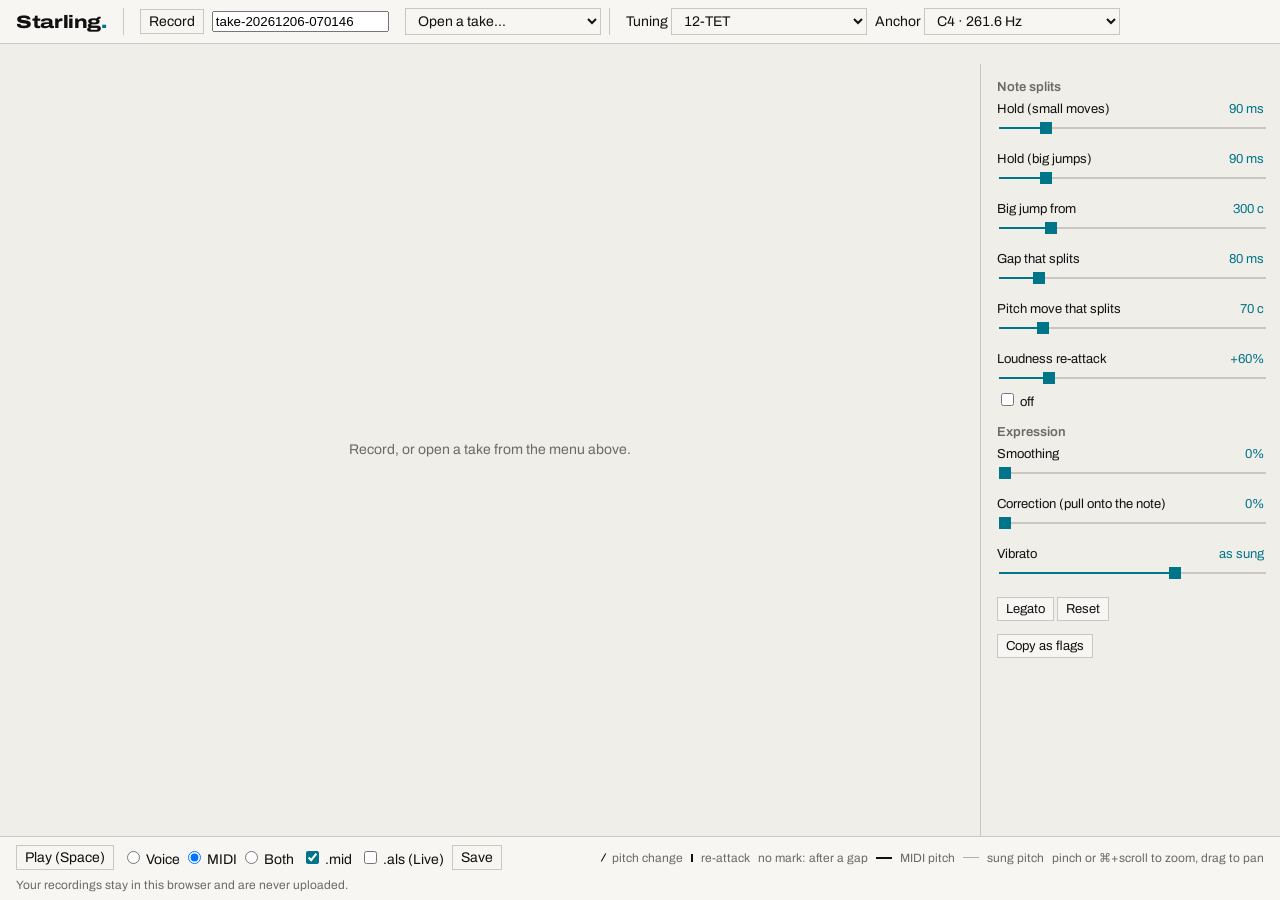
==== index.html @ aeeae028 "Deploy Starling 4704c42: a starling's song as the sample take Co-Authored-By: Claude Opus 5.5 <norep" ====
<!doctype html>
<html lang="en" data-category="transcribe">
  <head>
    <meta charset="utf-8" />
    <meta name="viewport" content="width=device-width, initial-scale=1" />
    <title>Starling studio</title>
    <!-- Favicons: generated and copied here by the showcase's `npm run favicons -- --copy`.
         Outside public/ on purpose: Vite bundles them into both builds (studio and web). -->
    <link rel="icon" href="./assets/favicon-32-CHO36d3g.png" sizes="32x32" type="image/png" />
    <link rel="icon" href="./assets/favicon-B6P8SAkx.svg" type="image/svg+xml" />
    <link rel="apple-touch-icon" href="./assets/apple-touch-icon-BotlRx_U.png" />
    <script>
      // For framing (the showcase site): ?theme=paper|night picks the mode
      // before first paint, otherwise the system scheme applies; ?embed=1
      // drops the page's own wordmark, since the framing page names the tool.
      (function () {
        var q = new URLSearchParams(location.search);
        var t = q.get("theme");
        if (t === "paper" || t === "night") document.documentElement.dataset.theme = t;
        if (q.get("embed") === "1") document.documentElement.classList.add("embed");
      })();
    </script>
    <script type="module" crossorigin src="./assets/main-Cx_bSCDH.js"></script>
    <link rel="modulepreload" crossorigin href="./assets/recorder-Cdp40W9x.js">
    <link rel="stylesheet" crossorigin href="./assets/main-lNOXW6ll.css">
  </head>
  <body>
    <header class="bar">
      <strong class="wordmark">Starling<span class="wordmark-dot">.</span></strong>
      <span class="group" aria-label="Take">
        <button id="record">Record</button>
        <input id="take-name" aria-label="Name for the next recording" />
        <span id="rec-status"></span>
        <select id="takes" aria-label="Open a take"></select>
        <button id="delete-take" hidden title="Delete this take from the browser">Delete</button>
      </span>
      <span class="group" aria-label="Tuning">
        <label>Tuning <select id="tuning"></select></label>
        <input id="scl-file" type="file" accept=".scl" hidden />
        <input id="wav-file" type="file" accept=".wav,audio/wav" hidden />
        <label>Anchor <select id="anchor"></select></label>
        <input id="anchor-custom" type="number" step="0.1" min="1" aria-label="Anchor frequency in Hz" hidden />
        <span id="tuning-error" class="error" role="alert"></span>
      </span>
      <span class="group" aria-label="Status">
        <span id="note-count"></span>
        <button id="fit" hidden title="Show the whole take (double-click the roll, or press 0)">Fit</button>
      </span>
    </header>
    <p id="message" class="message" role="status"></p>
    <main>
      <div class="stage">
        <canvas id="roll"></canvas>
        <div id="empty" class="empty">
          <p>Record, or open a take from the menu above.</p>
        </div>
      </div>
      <aside id="controls"></aside>
    </main>
    <footer class="bar">
      <button id="play">Play (Space)</button>
      <span role="radiogroup" aria-label="Listen to">
        <label><input type="radio" name="listen" value="voice" /> Voice</label>
        <label><input type="radio" name="listen" value="midi" checked /> MIDI</label>
        <label><input type="radio" name="listen" value="both" /> Both</label>
      </span>
      <span class="formats" aria-label="Save as">
        <label><input type="checkbox" name="format" value="mid" /> .mid</label>
        <label><input type="checkbox" name="format" value="als" /> .als (Live)</label>
      </span>
      <button id="save">Save</button>
      <span id="drags"></span>
      <button id="reveal" hidden>Reveal in Finder</button>
      <span id="saved-path"></span>
      <span class="legend" aria-label="Piano roll key">
        <span class="mk slash"></span> pitch change
        <span class="mk tick"></span> re-attack
        <span>no mark: after a gap</span>
        <span class="ln"></span> MIDI pitch
        <span class="ln mut"></span> sung pitch
        <span>pinch or ⌘+scroll to zoom, drag to pan</span>
      </span>
      <span id="privacy" class="fine" hidden>Your recordings stay in this browser and are never uploaded.</span>
    </footer>
  </body>
</html>
---- assets/main-lNOXW6ll.css ----
@font-face{font-family:Archivo;src:url(./Archivo-nA3Ms_VF.woff2) format("woff2");font-weight:400 800;font-stretch:62% 125%;font-display:swap}@font-face{font-family:JetBrains Mono;src:url(./JetBrainsMono-BeqGHA24.woff2) format("woff2");font-weight:100 800;font-display:swap}:root{color-scheme:light dark;--ground: light-dark(#efeee9, #0e0e0e);--ground-2: light-dark(#f7f6f2, #161616);--band: light-dark(#e6e4de, #151515);--line: light-dark(#c9c7bf, #333333);--ink: light-dark(#111111, #f2f2ee);--ink-mut: light-dark(#6b6a64, #8a8a85);--mark: light-dark(#111111, #f2f2ee);--acc: var(--ink);--font-sans: "Archivo", -apple-system, "Helvetica Neue", Helvetica, Arial, sans-serif;--font-mono: "JetBrains Mono", ui-monospace, "SF Mono", Menlo, monospace;--head-stretch: 125%;--head-weight: 800;--head-tracking: -.02em;--space: 8px;--radius: 0;--hairline: 1px solid var(--line)}[data-theme=paper]{color-scheme:light}[data-theme=night]{color-scheme:dark}[data-theme]{background-color:var(--ground);color:var(--ink)}[data-category=transcribe]{--acc: light-dark(#007489, #3df2ff)}[data-category=transform]{--acc: light-dark(#c23900, #ff5a1f)}[data-category=perceive]{--acc: light-dark(#597300, #d7ff1f)}[data-category=workflow]{--acc: light-dark(#cd0f70, #ff2d95)}@supports not (color: light-dark(#000000,#ffffff)){:root,[data-theme]{color-scheme:light}:root{--ground: #efeee9;--ground-2: #f7f6f2;--band: #e6e4de;--line: #c9c7bf;--ink: #111111;--ink-mut: #6b6a64;--mark: #111111}[data-category=transcribe]{--acc: #007489}[data-category=transform]{--acc: #c23900}[data-category=perceive]{--acc: #597300}[data-category=workflow]{--acc: #cd0f70}}*{box-sizing:border-box}body{margin:0;background:var(--ground);color:var(--ink);font-family:var(--font-sans);font-size:14px;font-variant-numeric:tabular-nums;display:grid;grid-template-rows:auto auto 1fr auto;height:100vh}.bar{display:flex;flex-wrap:wrap;gap:var(--space);align-items:center;padding:var(--space) calc(var(--space) * 2);background:var(--ground-2);border-bottom:var(--hairline)}footer.bar{border-top:var(--hairline);border-bottom:0}.embed .wordmark{display:none}.wordmark{font-size:18px;font-weight:800;font-stretch:125%;letter-spacing:-.02em;margin-right:var(--space)}.wordmark-dot{color:var(--acc)}.group{display:inline-flex;flex-wrap:wrap;gap:var(--space);align-items:center;padding-left:calc(var(--space) * 2);border-left:var(--hairline)}header select{width:14em}main{display:grid;grid-template-columns:1fr 300px;min-height:0}.stage{position:relative;min-height:0}#roll{width:100%;height:100%;display:block}.empty{position:absolute;inset:0;display:flex;gap:var(--space);align-items:center;justify-content:center;color:var(--ink-mut)}.empty[hidden]{display:none}.empty p{margin:0}.fine{font-size:12px;color:var(--ink-mut)}#controls{padding:calc(var(--space) * 2);border-left:var(--hairline);overflow:auto;font-size:13px}#controls label{display:grid;grid-template-columns:1fr auto;gap:calc(var(--space) / 2);margin-bottom:calc(var(--space) * 2)}#controls label>span{color:var(--acc)}#controls label>span.plain{color:var(--ink)}#controls code{font-family:var(--font-mono);font-size:12px;word-break:break-all}button,select,input[type=text],input[type=number]{font:inherit;color:var(--ink);background:var(--ground-2);border:var(--hairline);border-radius:var(--radius);padding:calc(var(--space) / 2) var(--space)}button{cursor:pointer}button:hover{background:var(--band)}button:disabled{opacity:.5;cursor:default}:focus-visible{outline:1px solid var(--acc);outline-offset:1px}input[type=checkbox]{accent-color:var(--acc)}input[type=range]{grid-column:1 / -1;width:100%;appearance:none;-webkit-appearance:none;height:12px;background:transparent;cursor:pointer}input[type=range]::-webkit-slider-runnable-track{height:2px;background:linear-gradient(to right,var(--acc) var(--fill, 0%),var(--line) var(--fill, 0%))}input[type=range]::-moz-range-track{height:2px;background:linear-gradient(to right,var(--acc) var(--fill, 0%),var(--line) var(--fill, 0%))}input[type=range]::-webkit-slider-thumb{-webkit-appearance:none;width:12px;height:12px;margin-top:-5px;background:var(--acc);border:0;border-radius:0}input[type=range]::-moz-range-thumb{width:12px;height:12px;background:var(--acc);border:0;border-radius:0}input[type=range]:disabled{opacity:.4}.error{color:var(--ink);font-weight:600}#controls h3{font-size:13px;font-weight:600;margin:calc(var(--space) * 2) 0 var(--space);color:var(--ink-mut)}#controls h3:first-child{margin-top:0}.legend{display:inline-flex;flex-wrap:wrap;gap:var(--space);align-items:center;margin-left:auto;color:var(--ink-mut);font-size:12px}.legend .mk,.legend .ln{display:inline-block}.legend .mk.tick{width:2px;height:8px;background:var(--ink)}.legend .mk.slash{width:1px;height:9px;background:var(--ink);transform:rotate(30deg)}.legend .ln{width:16px;border-top:2px solid var(--ink)}.legend .ln.mut{border-top:1.5px solid var(--ink-mut);opacity:.5}.message{margin:0;padding:0 calc(var(--space) * 2);color:var(--ink-mut);min-height:1.4em}.drag{padding:calc(var(--space) / 2) var(--space);border:1px dashed var(--line);color:var(--ink-mut)}.drag[draggable=true]{color:var(--ink);border-color:var(--acc);cursor:grab}#drags{display:inline-flex;gap:calc(var(--space) / 2);flex-wrap:wrap}.formats{display:inline-flex;gap:var(--space)}@media(max-width:700px){main{grid-template-columns:1fr}#controls{border-left:0}}
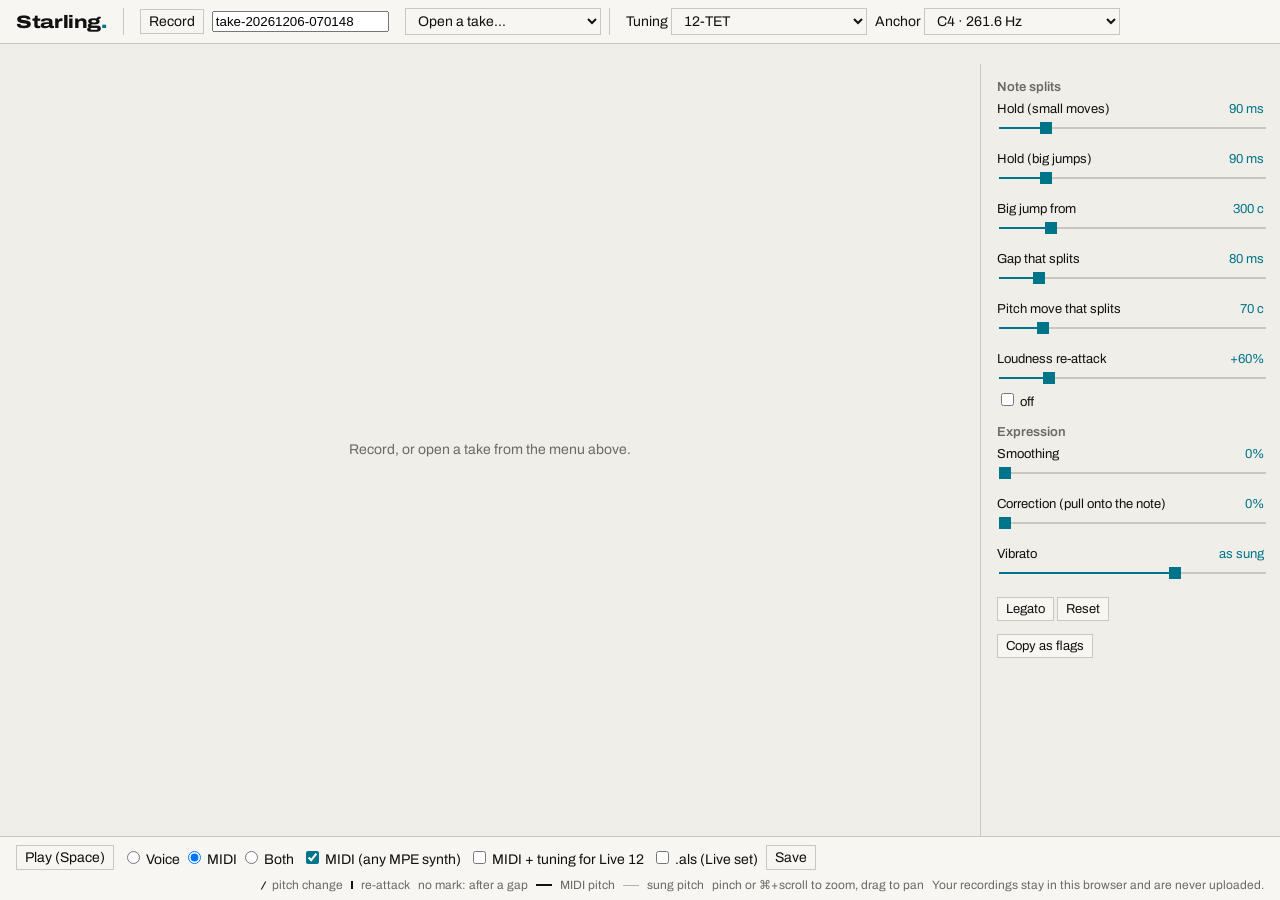
==== commit c3c4eeec: "Deploy Starling 4f0be17: MPE and Live 12 tuning export Co-Authored-By: Claude Opus 5.5 <noreply@anth" ====
--- a/index.html
+++ b/index.html
@@ -20,9 +20,9 @@
         if (q.get("embed") === "1") document.documentElement.classList.add("embed");
       })();
     </script>
-    <script type="module" crossorigin src="./assets/main-Cx_bSCDH.js"></script>
-    <link rel="modulepreload" crossorigin href="./assets/recorder-Cdp40W9x.js">
-    <link rel="stylesheet" crossorigin href="./assets/main-lNOXW6ll.css">
+    <script type="module" crossorigin src="./assets/main-qtsKmrrA.js"></script>
+    <link rel="modulepreload" crossorigin href="./assets/recorder-4W9O3E7L.js">
+    <link rel="stylesheet" crossorigin href="./assets/main-CwNv3mh9.css">
   </head>
   <body>
     <header class="bar">
@@ -65,10 +65,12 @@
         <label><input type="radio" name="listen" value="both" /> Both</label>
       </span>
       <span class="formats" aria-label="Save as">
-        <label><input type="checkbox" name="format" value="mid" /> .mid</label>
-        <label><input type="checkbox" name="format" value="als" /> .als (Live)</label>
+        <label title="MPE: each note on its own channel, glides and tuning as pitch bend (±48)"><input type="checkbox" name="format" value="mid" /> MIDI (any MPE synth)</label>
+        <label title="A .mid whose notes are the tuning's steps, and the tuning as an .ascl file"><input type="checkbox" name="format" value="live" /> MIDI + tuning for Live 12</label>
+        <label><input type="checkbox" name="format" value="als" /> .als (Live set)</label>
       </span>
       <button id="save">Save</button>
+      <span id="live-hint" class="fine" hidden>Load the tuning file in Live's Tuning section, then drag the MIDI in.</span>
       <span id="drags"></span>
       <button id="reveal" hidden>Reveal in Finder</button>
       <span id="saved-path"></span>
--- a/assets/main-CwNv3mh9.css
+++ b/assets/main-CwNv3mh9.css
@@ -0,0 +1 @@
+@font-face{font-family:Archivo;src:url(./Archivo-nA3Ms_VF.woff2) format("woff2");font-weight:400 800;font-stretch:62% 125%;font-display:swap}@font-face{font-family:JetBrains Mono;src:url(./JetBrainsMono-BeqGHA24.woff2) format("woff2");font-weight:100 800;font-display:swap}:root{color-scheme:light dark;--ground: light-dark(#efeee9, #0e0e0e);--ground-2: light-dark(#f7f6f2, #161616);--band: light-dark(#e6e4de, #151515);--line: light-dark(#c9c7bf, #333333);--ink: light-dark(#111111, #f2f2ee);--ink-mut: light-dark(#6b6a64, #8a8a85);--mark: light-dark(#111111, #f2f2ee);--acc: var(--ink);--font-sans: "Archivo", -apple-system, "Helvetica Neue", Helvetica, Arial, sans-serif;--font-mono: "JetBrains Mono", ui-monospace, "SF Mono", Menlo, monospace;--head-stretch: 125%;--head-weight: 800;--head-tracking: -.02em;--space: 8px;--radius: 0;--hairline: 1px solid var(--line)}[data-theme=paper]{color-scheme:light}[data-theme=night]{color-scheme:dark}[data-theme]{background-color:var(--ground);color:var(--ink)}[data-category=transcribe]{--acc: light-dark(#007489, #3df2ff)}[data-category=transform]{--acc: light-dark(#c23900, #ff5a1f)}[data-category=perceive]{--acc: light-dark(#597300, #d7ff1f)}[data-category=workflow]{--acc: light-dark(#cd0f70, #ff2d95)}@supports not (color: light-dark(#000000,#ffffff)){:root,[data-theme]{color-scheme:light}:root{--ground: #efeee9;--ground-2: #f7f6f2;--band: #e6e4de;--line: #c9c7bf;--ink: #111111;--ink-mut: #6b6a64;--mark: #111111}[data-category=transcribe]{--acc: #007489}[data-category=transform]{--acc: #c23900}[data-category=perceive]{--acc: #597300}[data-category=workflow]{--acc: #cd0f70}}*{box-sizing:border-box}body{margin:0;background:var(--ground);color:var(--ink);font-family:var(--font-sans);font-size:14px;font-variant-numeric:tabular-nums;display:grid;grid-template-rows:auto auto 1fr auto;height:100vh}.bar{display:flex;flex-wrap:wrap;gap:var(--space);align-items:center;padding:var(--space) calc(var(--space) * 2);background:var(--ground-2);border-bottom:var(--hairline)}footer.bar{border-top:var(--hairline);border-bottom:0}.embed .wordmark{display:none}.wordmark{font-size:18px;font-weight:800;font-stretch:125%;letter-spacing:-.02em;margin-right:var(--space)}.wordmark-dot{color:var(--acc)}.group{display:inline-flex;flex-wrap:wrap;gap:var(--space);align-items:center;padding-left:calc(var(--space) * 2);border-left:var(--hairline)}header select{width:14em}main{display:grid;grid-template-columns:1fr 300px;min-height:0}.stage{position:relative;min-height:0}#roll{width:100%;height:100%;display:block}.empty{position:absolute;inset:0;display:flex;gap:var(--space);align-items:center;justify-content:center;color:var(--ink-mut)}.empty[hidden]{display:none}.empty p{margin:0}.fine{font-size:12px;color:var(--ink-mut)}#controls{padding:calc(var(--space) * 2);border-left:var(--hairline);overflow:auto;font-size:13px}#controls label{display:grid;grid-template-columns:1fr auto;gap:calc(var(--space) / 2);margin-bottom:calc(var(--space) * 2)}#controls label>span{color:var(--acc)}#controls label>span.plain{color:var(--ink)}#controls code{font-family:var(--font-mono);font-size:12px;word-break:break-all}button,select,input[type=text],input[type=number]{font:inherit;color:var(--ink);background:var(--ground-2);border:var(--hairline);border-radius:var(--radius);padding:calc(var(--space) / 2) var(--space)}button{cursor:pointer}button:hover{background:var(--band)}button:disabled{opacity:.5;cursor:default}:focus-visible{outline:1px solid var(--acc);outline-offset:1px}input[type=checkbox]{accent-color:var(--acc)}input[type=range]{grid-column:1 / -1;width:100%;appearance:none;-webkit-appearance:none;height:12px;background:transparent;cursor:pointer}input[type=range]::-webkit-slider-runnable-track{height:2px;background:linear-gradient(to right,var(--acc) var(--fill, 0%),var(--line) var(--fill, 0%))}input[type=range]::-moz-range-track{height:2px;background:linear-gradient(to right,var(--acc) var(--fill, 0%),var(--line) var(--fill, 0%))}input[type=range]::-webkit-slider-thumb{-webkit-appearance:none;width:12px;height:12px;margin-top:-5px;background:var(--acc);border:0;border-radius:0}input[type=range]::-moz-range-thumb{width:12px;height:12px;background:var(--acc);border:0;border-radius:0}input[type=range]:disabled{opacity:.4}.error{color:var(--ink);font-weight:600}#controls h3{font-size:13px;font-weight:600;margin:calc(var(--space) * 2) 0 var(--space);color:var(--ink-mut)}#controls h3:first-child{margin-top:0}.legend{display:inline-flex;flex-wrap:wrap;gap:var(--space);align-items:center;margin-left:auto;color:var(--ink-mut);font-size:12px}.legend .mk,.legend .ln{display:inline-block}.legend .mk.tick{width:2px;height:8px;background:var(--ink)}.legend .mk.slash{width:1px;height:9px;background:var(--ink);transform:rotate(30deg)}.legend .ln{width:16px;border-top:2px solid var(--ink)}.legend .ln.mut{border-top:1.5px solid var(--ink-mut);opacity:.5}.message{margin:0;padding:0 calc(var(--space) * 2);color:var(--ink-mut);min-height:1.4em}.drag{padding:calc(var(--space) / 2) var(--space);border:1px dashed var(--line);color:var(--ink-mut)}.drag[draggable=true]{color:var(--ink);border-color:var(--acc);cursor:grab}#drags{display:inline-flex;gap:calc(var(--space) / 2);flex-wrap:wrap}.formats{display:inline-flex;flex-wrap:wrap;gap:var(--space)}@media(max-width:700px){main{grid-template-columns:1fr}#controls{border-left:0}}
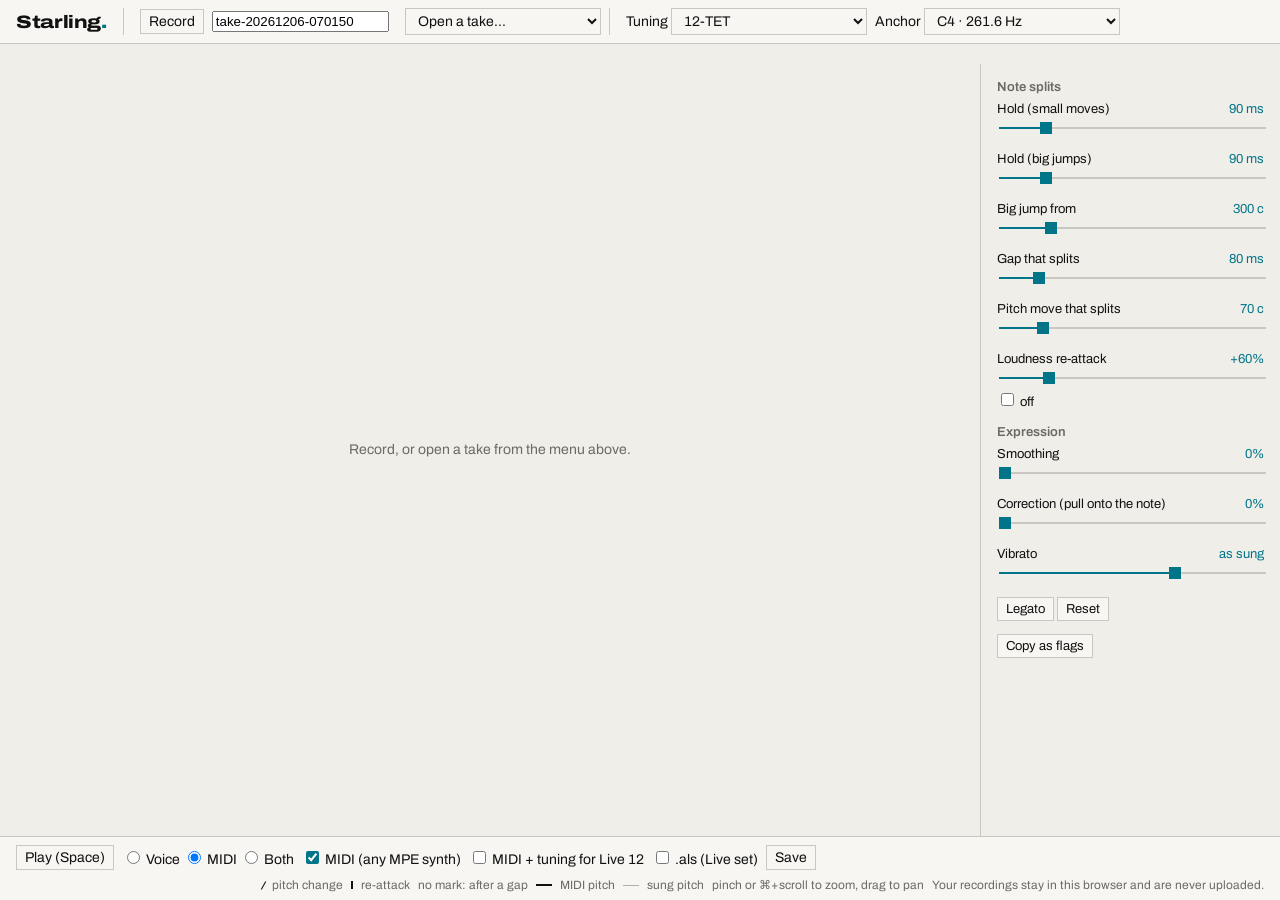
==== commit 62aa11a6: "Deploy Starling 894f94c: the .als carries the tuning Co-Authored-By: Claude Opus 5.5 <noreply@anthro" ====
--- a/index.html
+++ b/index.html
@@ -20,8 +20,8 @@
         if (q.get("embed") === "1") document.documentElement.classList.add("embed");
       })();
     </script>
-    <script type="module" crossorigin src="./assets/main-qtsKmrrA.js"></script>
-    <link rel="modulepreload" crossorigin href="./assets/recorder-4W9O3E7L.js">
+    <script type="module" crossorigin src="./assets/main-D56cT1Ax.js"></script>
+    <link rel="modulepreload" crossorigin href="./assets/recorder-Blp5o37L.js">
     <link rel="stylesheet" crossorigin href="./assets/main-CwNv3mh9.css">
   </head>
   <body>
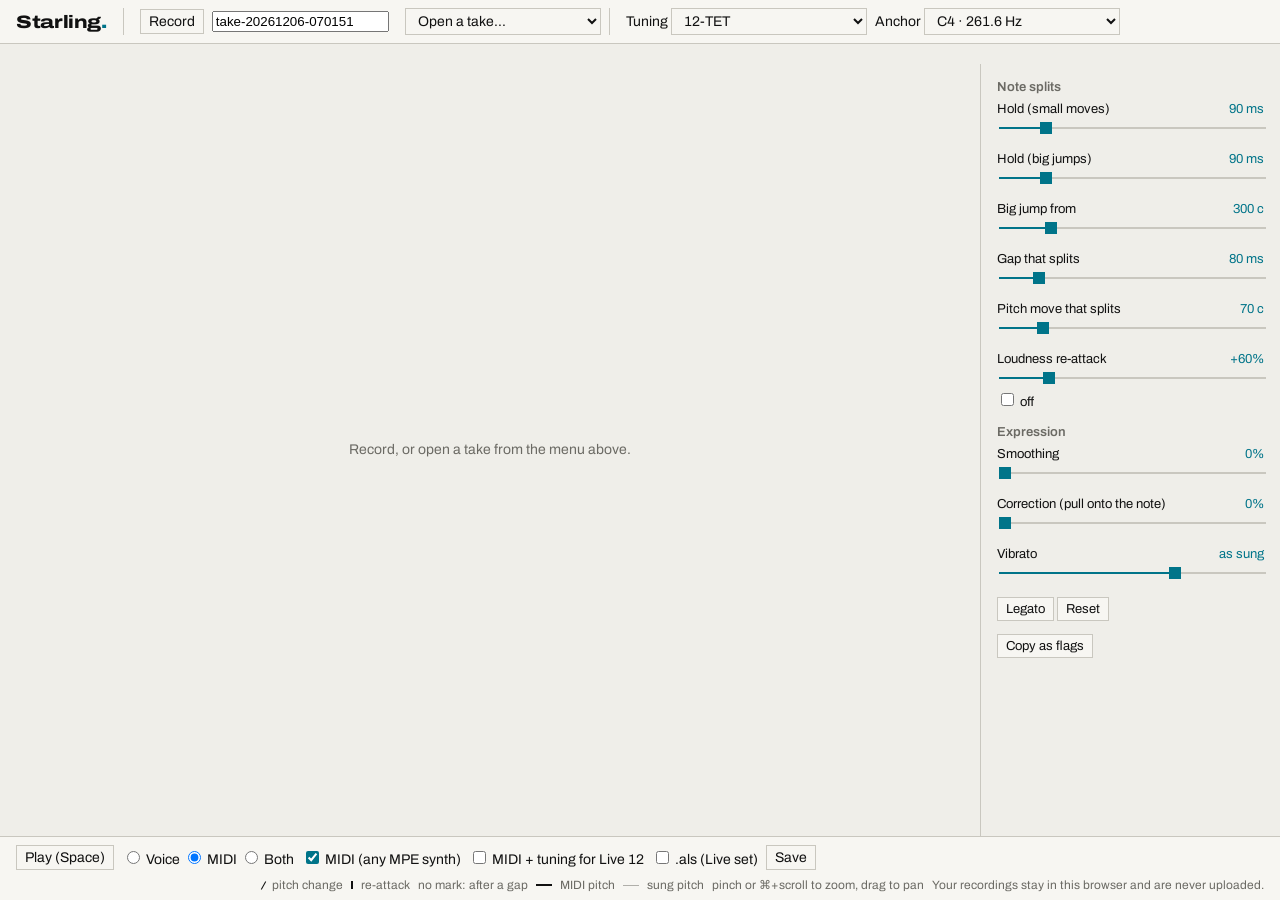
==== commit 5e9f2ad7: "Deploy Starling 6a72033: the tuning in the export file names Co-Authored-By: Claude Opus 5.5 <norepl" ====
--- a/index.html
+++ b/index.html
@@ -20,8 +20,8 @@
         if (q.get("embed") === "1") document.documentElement.classList.add("embed");
       })();
     </script>
-    <script type="module" crossorigin src="./assets/main-D56cT1Ax.js"></script>
-    <link rel="modulepreload" crossorigin href="./assets/recorder-Blp5o37L.js">
+    <script type="module" crossorigin src="./assets/main-BFxijU-P.js"></script>
+    <link rel="modulepreload" crossorigin href="./assets/recorder-DeoeCE07.js">
     <link rel="stylesheet" crossorigin href="./assets/main-CwNv3mh9.css">
   </head>
   <body>
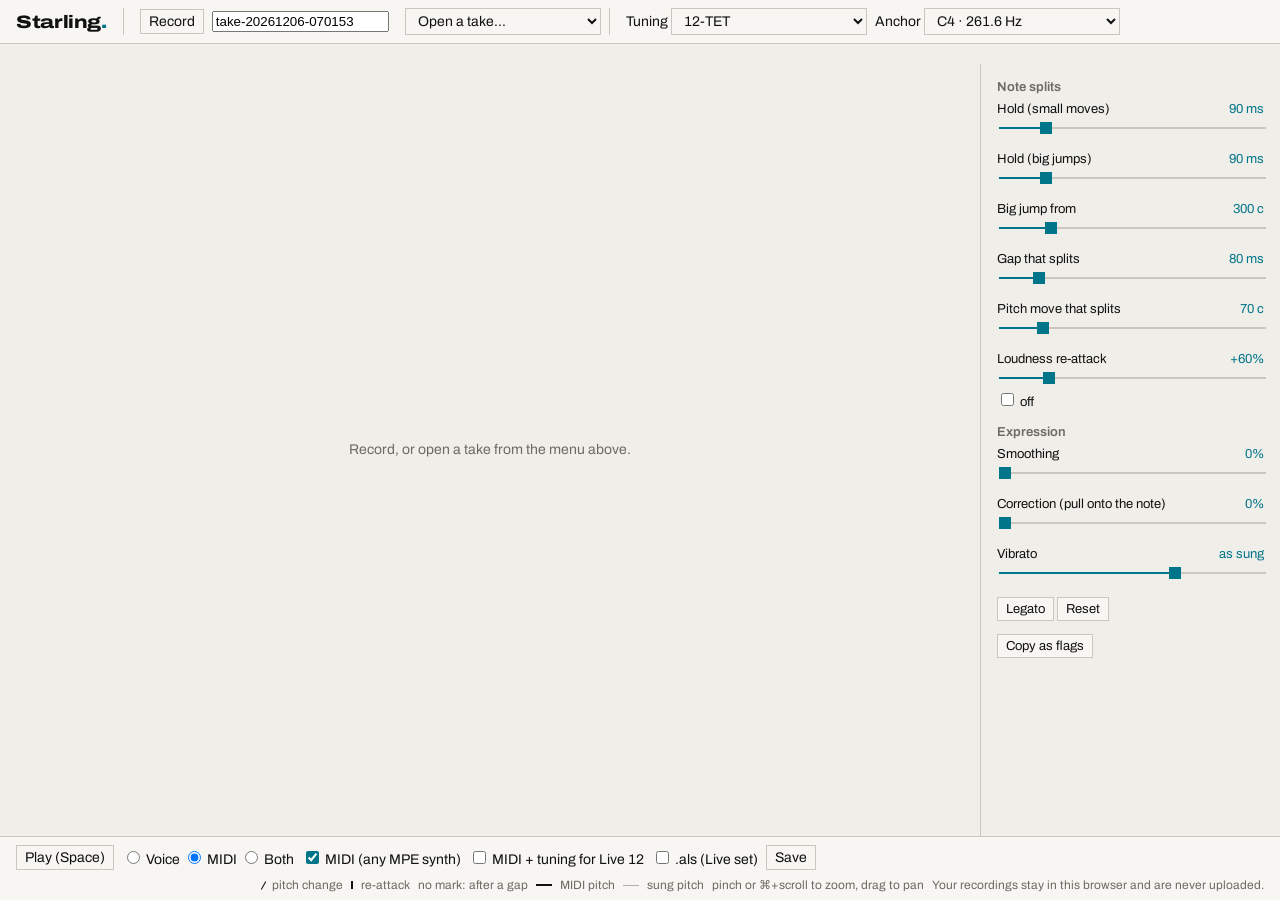
==== commit 7751a5bc: "Deploy voxmpe 22144de" ====
--- a/index.html
+++ b/index.html
@@ -20,8 +20,8 @@
         if (q.get("embed") === "1") document.documentElement.classList.add("embed");
       })();
     </script>
-    <script type="module" crossorigin src="./assets/main-BFxijU-P.js"></script>
-    <link rel="modulepreload" crossorigin href="./assets/recorder-DeoeCE07.js">
+    <script type="module" crossorigin src="./assets/main-DHByyoyt.js"></script>
+    <link rel="modulepreload" crossorigin href="./assets/recorder-C43KJ9kq.js">
     <link rel="stylesheet" crossorigin href="./assets/main-CwNv3mh9.css">
   </head>
   <body>
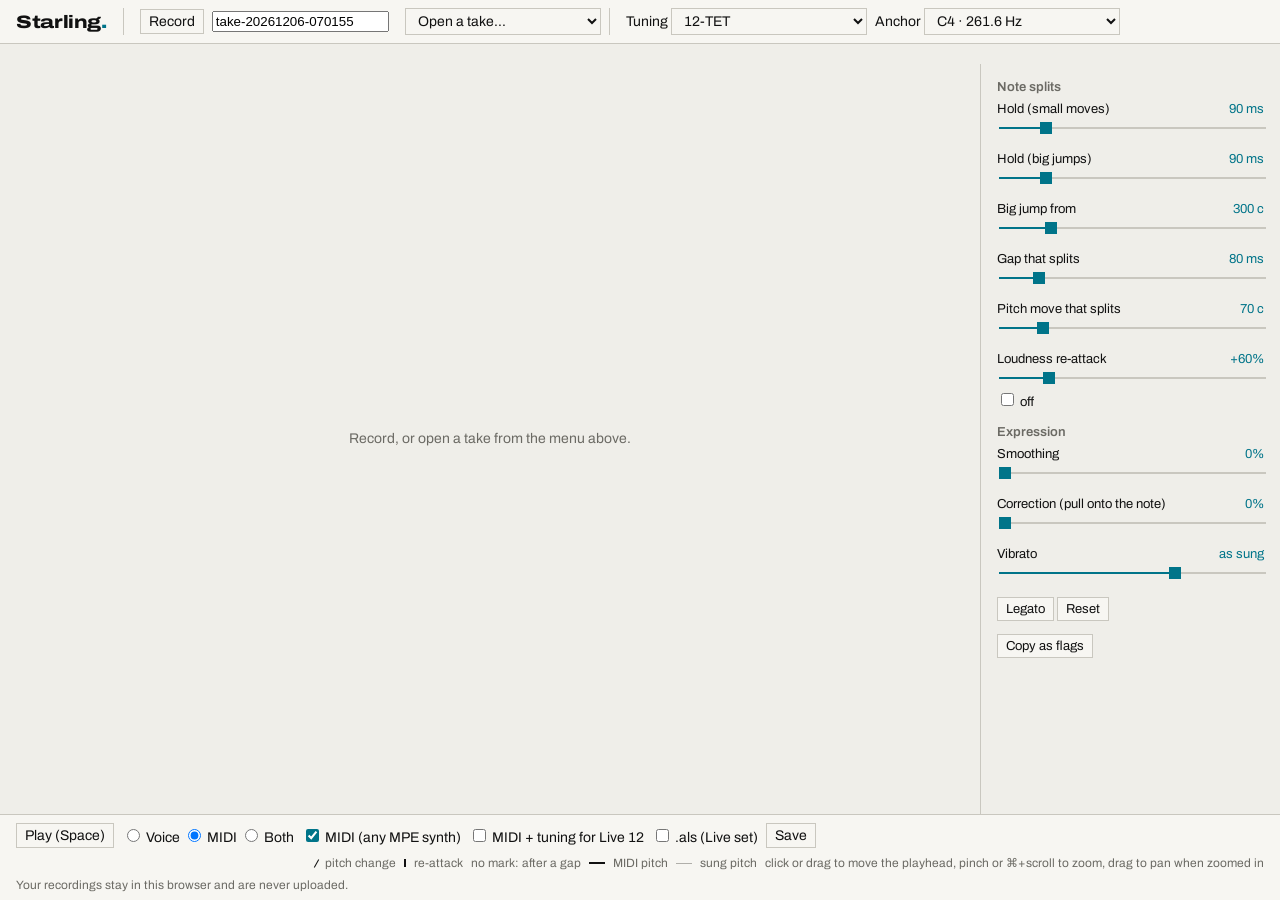
==== commit 74150b8e: "Deploy voxmpe 38d31e2" ====
--- a/index.html
+++ b/index.html
@@ -20,9 +20,9 @@
         if (q.get("embed") === "1") document.documentElement.classList.add("embed");
       })();
     </script>
-    <script type="module" crossorigin src="./assets/main-DHByyoyt.js"></script>
-    <link rel="modulepreload" crossorigin href="./assets/recorder-C43KJ9kq.js">
-    <link rel="stylesheet" crossorigin href="./assets/main-CwNv3mh9.css">
+    <script type="module" crossorigin src="./assets/main-2WBIKQ7R.js"></script>
+    <link rel="modulepreload" crossorigin href="./assets/recorder-C9v_fRaQ.js">
+    <link rel="stylesheet" crossorigin href="./assets/main-uftjeibg.css">
   </head>
   <body>
     <header class="bar">
@@ -80,7 +80,7 @@
         <span>no mark: after a gap</span>
         <span class="ln"></span> MIDI pitch
         <span class="ln mut"></span> sung pitch
-        <span>pinch or ⌘+scroll to zoom, drag to pan</span>
+        <span>click or drag to move the playhead, pinch or ⌘+scroll to zoom, drag to pan when zoomed in</span>
       </span>
       <span id="privacy" class="fine" hidden>Your recordings stay in this browser and are never uploaded.</span>
     </footer>
--- a/assets/main-uftjeibg.css
+++ b/assets/main-uftjeibg.css
@@ -0,0 +1 @@
+@font-face{font-family:Archivo;src:url(./Archivo-nA3Ms_VF.woff2) format("woff2");font-weight:400 800;font-stretch:62% 125%;font-display:swap}@font-face{font-family:JetBrains Mono;src:url(./JetBrainsMono-BeqGHA24.woff2) format("woff2");font-weight:100 800;font-display:swap}:root{color-scheme:light dark;--ground: light-dark(#efeee9, #0e0e0e);--ground-2: light-dark(#f7f6f2, #161616);--band: light-dark(#e6e4de, #151515);--line: light-dark(#c9c7bf, #333333);--ink: light-dark(#111111, #f2f2ee);--ink-mut: light-dark(#6b6a64, #8a8a85);--mark: light-dark(#111111, #f2f2ee);--acc: var(--ink);--font-sans: "Archivo", -apple-system, "Helvetica Neue", Helvetica, Arial, sans-serif;--font-mono: "JetBrains Mono", ui-monospace, "SF Mono", Menlo, monospace;--head-stretch: 125%;--head-weight: 800;--head-tracking: -.02em;--space: 8px;--radius: 0;--hairline: 1px solid var(--line)}[data-theme=paper]{color-scheme:light}[data-theme=night]{color-scheme:dark}[data-theme]{background-color:var(--ground);color:var(--ink)}[data-category=transcribe]{--acc: light-dark(#007489, #3df2ff)}[data-category=transform]{--acc: light-dark(#c23900, #ff5a1f)}[data-category=perceive]{--acc: light-dark(#597300, #d7ff1f)}[data-category=workflow]{--acc: light-dark(#cd0f70, #ff2d95)}@supports not (color: light-dark(#000000,#ffffff)){:root,[data-theme]{color-scheme:light}:root{--ground: #efeee9;--ground-2: #f7f6f2;--band: #e6e4de;--line: #c9c7bf;--ink: #111111;--ink-mut: #6b6a64;--mark: #111111}[data-category=transcribe]{--acc: #007489}[data-category=transform]{--acc: #c23900}[data-category=perceive]{--acc: #597300}[data-category=workflow]{--acc: #cd0f70}}.seekable{cursor:pointer;touch-action:pan-y;user-select:none;-webkit-user-select:none}.seekable.seeking{cursor:ew-resize}.playhead{position:absolute;top:0;bottom:0;width:1px;background:var(--acc);cursor:ew-resize}.playhead:before{content:"";position:absolute;inset:0 -6px}*{box-sizing:border-box}body{margin:0;background:var(--ground);color:var(--ink);font-family:var(--font-sans);font-size:14px;font-variant-numeric:tabular-nums;display:grid;grid-template-rows:auto auto 1fr auto;height:100vh}.bar{display:flex;flex-wrap:wrap;gap:var(--space);align-items:center;padding:var(--space) calc(var(--space) * 2);background:var(--ground-2);border-bottom:var(--hairline)}footer.bar{border-top:var(--hairline);border-bottom:0}.embed .wordmark{display:none}.wordmark{font-size:18px;font-weight:800;font-stretch:125%;letter-spacing:-.02em;margin-right:var(--space)}.wordmark-dot{color:var(--acc)}.group{display:inline-flex;flex-wrap:wrap;gap:var(--space);align-items:center;padding-left:calc(var(--space) * 2);border-left:var(--hairline)}header select{width:14em}main{display:grid;grid-template-columns:1fr 300px;min-height:0}.stage{position:relative;min-height:0}#roll{width:100%;height:100%;display:block}.empty{position:absolute;inset:0;display:flex;gap:var(--space);align-items:center;justify-content:center;color:var(--ink-mut)}.empty[hidden]{display:none}.empty p{margin:0}.fine{font-size:12px;color:var(--ink-mut)}#controls{padding:calc(var(--space) * 2);border-left:var(--hairline);overflow:auto;font-size:13px}#controls label{display:grid;grid-template-columns:1fr auto;gap:calc(var(--space) / 2);margin-bottom:calc(var(--space) * 2)}#controls label>span{color:var(--acc)}#controls label>span.plain{color:var(--ink)}#controls code{font-family:var(--font-mono);font-size:12px;word-break:break-all}button,select,input[type=text],input[type=number]{font:inherit;color:var(--ink);background:var(--ground-2);border:var(--hairline);border-radius:var(--radius);padding:calc(var(--space) / 2) var(--space)}button{cursor:pointer}button:hover{background:var(--band)}button:disabled{opacity:.5;cursor:default}:focus-visible{outline:1px solid var(--acc);outline-offset:1px}input[type=checkbox]{accent-color:var(--acc)}input[type=range]{grid-column:1 / -1;width:100%;appearance:none;-webkit-appearance:none;height:12px;background:transparent;cursor:pointer}input[type=range]::-webkit-slider-runnable-track{height:2px;background:linear-gradient(to right,var(--acc) var(--fill, 0%),var(--line) var(--fill, 0%))}input[type=range]::-moz-range-track{height:2px;background:linear-gradient(to right,var(--acc) var(--fill, 0%),var(--line) var(--fill, 0%))}input[type=range]::-webkit-slider-thumb{-webkit-appearance:none;width:12px;height:12px;margin-top:-5px;background:var(--acc);border:0;border-radius:0}input[type=range]::-moz-range-thumb{width:12px;height:12px;background:var(--acc);border:0;border-radius:0}input[type=range]:disabled{opacity:.4}.error{color:var(--ink);font-weight:600}#controls h3{font-size:13px;font-weight:600;margin:calc(var(--space) * 2) 0 var(--space);color:var(--ink-mut)}#controls h3:first-child{margin-top:0}.legend{display:inline-flex;flex-wrap:wrap;gap:var(--space);align-items:center;margin-left:auto;color:var(--ink-mut);font-size:12px}.legend .mk,.legend .ln{display:inline-block}.legend .mk.tick{width:2px;height:8px;background:var(--ink)}.legend .mk.slash{width:1px;height:9px;background:var(--ink);transform:rotate(30deg)}.legend .ln{width:16px;border-top:2px solid var(--ink)}.legend .ln.mut{border-top:1.5px solid var(--ink-mut);opacity:.5}.message{margin:0;padding:0 calc(var(--space) * 2);color:var(--ink-mut);min-height:1.4em}.drag{padding:calc(var(--space) / 2) var(--space);border:1px dashed var(--line);color:var(--ink-mut)}.drag[draggable=true]{color:var(--ink);border-color:var(--acc);cursor:grab}#drags{display:inline-flex;gap:calc(var(--space) / 2);flex-wrap:wrap}.formats{display:inline-flex;flex-wrap:wrap;gap:var(--space)}@media(max-width:700px){main{grid-template-columns:1fr}#controls{border-left:0}}
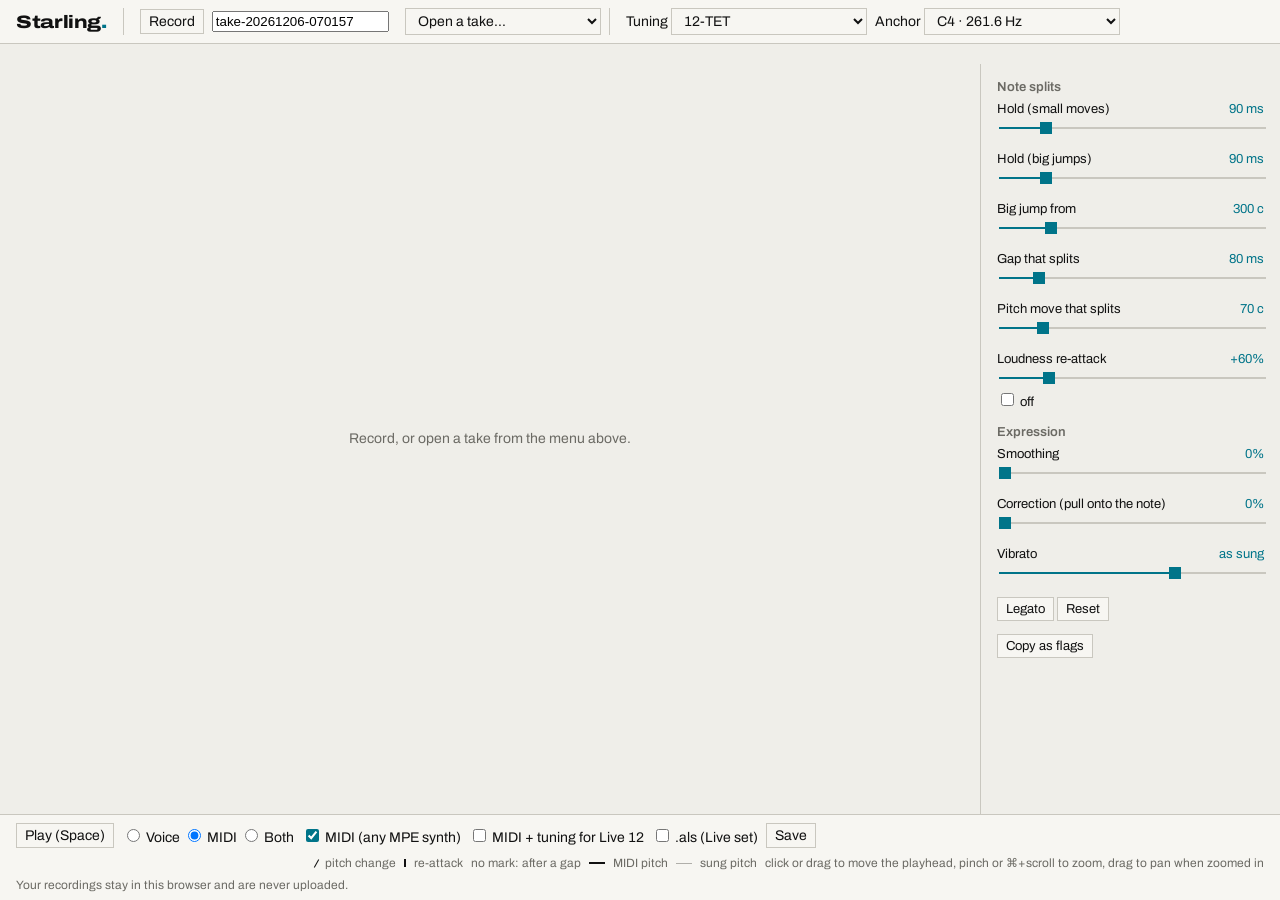
==== commit 09449893: "Deploy voxmpe a0bbeef" ====
--- a/index.html
+++ b/index.html
@@ -20,8 +20,8 @@
         if (q.get("embed") === "1") document.documentElement.classList.add("embed");
       })();
     </script>
-    <script type="module" crossorigin src="./assets/main-2WBIKQ7R.js"></script>
-    <link rel="modulepreload" crossorigin href="./assets/recorder-C9v_fRaQ.js">
+    <script type="module" crossorigin src="./assets/main-Bdy23Zux.js"></script>
+    <link rel="modulepreload" crossorigin href="./assets/recorder-CfAJe8YM.js">
     <link rel="stylesheet" crossorigin href="./assets/main-uftjeibg.css">
   </head>
   <body>
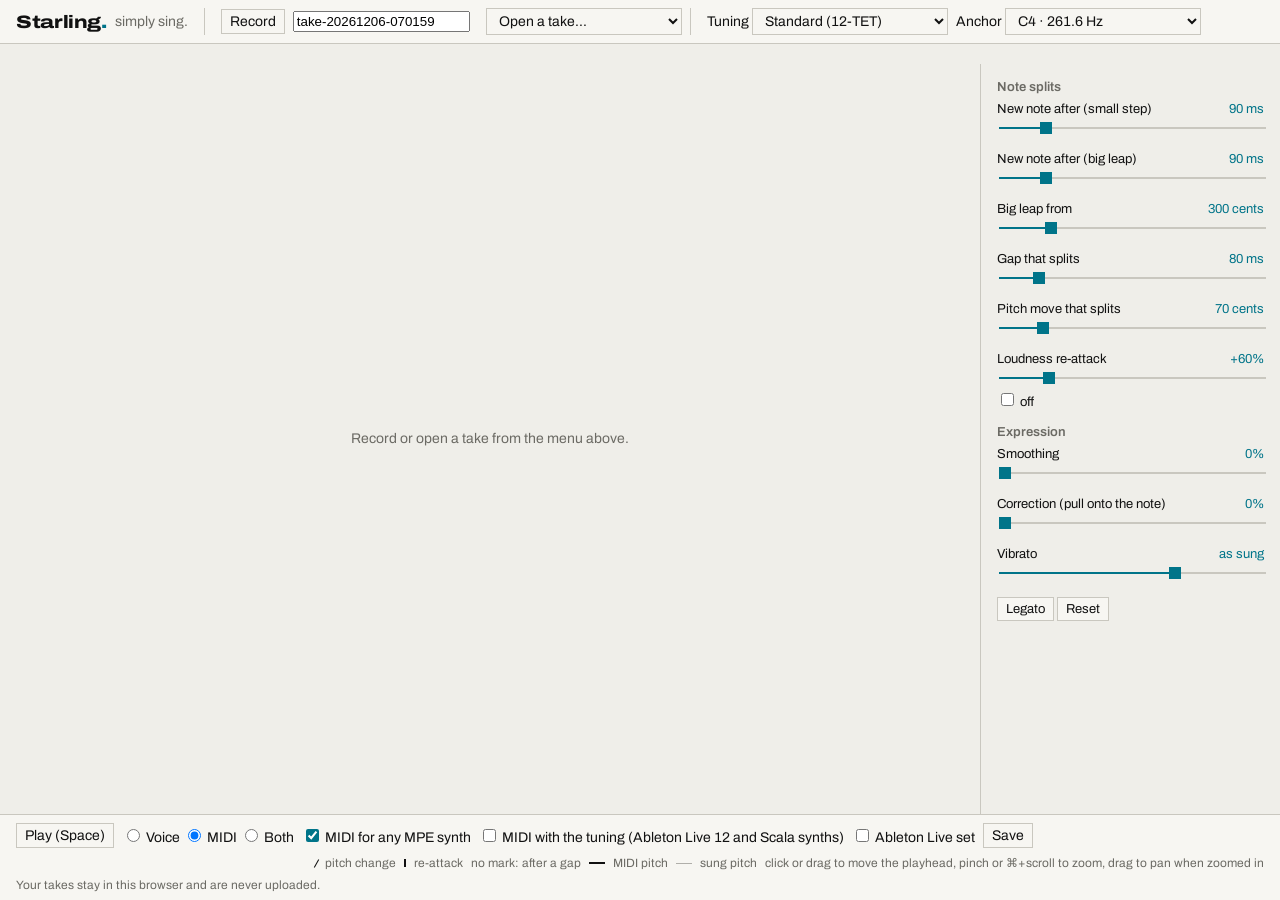
==== commit dd71089d: "Deploy voxmpe 52d1abf" ====
--- a/index.html
+++ b/index.html
@@ -20,16 +20,17 @@
         if (q.get("embed") === "1") document.documentElement.classList.add("embed");
       })();
     </script>
-    <script type="module" crossorigin src="./assets/main-Bdy23Zux.js"></script>
+    <script type="module" crossorigin src="./assets/main-CRFW1rs0.js"></script>
     <link rel="modulepreload" crossorigin href="./assets/recorder-CfAJe8YM.js">
-    <link rel="stylesheet" crossorigin href="./assets/main-uftjeibg.css">
+    <link rel="stylesheet" crossorigin href="./assets/main-Bp2E4AzV.css">
   </head>
   <body>
     <header class="bar">
       <strong class="wordmark">Starling<span class="wordmark-dot">.</span></strong>
+      <span class="tagline">simply sing.</span>
       <span class="group" aria-label="Take">
         <button id="record">Record</button>
-        <input id="take-name" aria-label="Name for the next recording" />
+        <input id="take-name" aria-label="Name for the next take" />
         <span id="rec-status"></span>
         <select id="takes" aria-label="Open a take"></select>
         <button id="delete-take" hidden title="Delete this take from the browser">Delete</button>
@@ -52,7 +53,7 @@
       <div class="stage">
         <canvas id="roll"></canvas>
         <div id="empty" class="empty">
-          <p>Record, or open a take from the menu above.</p>
+          <p>Record or open a take from the menu above.</p>
         </div>
       </div>
       <aside id="controls"></aside>
@@ -65,12 +66,12 @@
         <label><input type="radio" name="listen" value="both" /> Both</label>
       </span>
       <span class="formats" aria-label="Save as">
-        <label title="MPE: each note on its own channel, glides and tuning as pitch bend (±48)"><input type="checkbox" name="format" value="mid" /> MIDI (any MPE synth)</label>
-        <label title="A .mid whose notes are the tuning's steps, and the tuning as an .ascl file"><input type="checkbox" name="format" value="live" /> MIDI + tuning for Live 12</label>
-        <label><input type="checkbox" name="format" value="als" /> .als (Live set)</label>
+        <label title="MPE: each note on its own channel, glides and tuning as pitch bend (±48)"><input type="checkbox" name="format" value="mid" /> MIDI for any MPE synth</label>
+        <label title="A .mid whose notes are the tuning's steps, and the tuning as an .ascl file"><input type="checkbox" name="format" value="live" /> MIDI with the tuning (Ableton Live 12 and Scala synths)</label>
+        <label><input type="checkbox" name="format" value="als" /> Ableton Live set</label>
       </span>
       <button id="save">Save</button>
-      <span id="live-hint" class="fine" hidden>Load the tuning file in Live's Tuning section, then drag the MIDI in.</span>
+      <span id="live-hint" class="fine" hidden>Load the tuning file in Ableton Live's Tuning section, then drag the MIDI in.</span>
       <span id="drags"></span>
       <button id="reveal" hidden>Reveal in Finder</button>
       <span id="saved-path"></span>
@@ -82,7 +83,7 @@
         <span class="ln mut"></span> sung pitch
         <span>click or drag to move the playhead, pinch or ⌘+scroll to zoom, drag to pan when zoomed in</span>
       </span>
-      <span id="privacy" class="fine" hidden>Your recordings stay in this browser and are never uploaded.</span>
+      <span id="privacy" class="fine" hidden>Your takes stay in this browser and are never uploaded.</span>
     </footer>
   </body>
 </html>
--- a/assets/main-Bp2E4AzV.css
+++ b/assets/main-Bp2E4AzV.css
@@ -0,0 +1 @@
+@font-face{font-family:Archivo;src:url(./Archivo-nA3Ms_VF.woff2) format("woff2");font-weight:400 800;font-stretch:62% 125%;font-display:swap}@font-face{font-family:JetBrains Mono;src:url(./JetBrainsMono-BeqGHA24.woff2) format("woff2");font-weight:100 800;font-display:swap}:root{color-scheme:light dark;--ground: light-dark(#efeee9, #0e0e0e);--ground-2: light-dark(#f7f6f2, #161616);--band: light-dark(#e6e4de, #151515);--line: light-dark(#c9c7bf, #333333);--ink: light-dark(#111111, #f2f2ee);--ink-mut: light-dark(#6b6a64, #8a8a85);--mark: light-dark(#111111, #f2f2ee);--acc: var(--ink);--drum-kick: light-dark(#c23900, #fa4e00);--drum-snare: light-dark(#2a78d6, #0066c8);--drum-hats: light-dark(#008a5f, #199e70);--drum-perc: light-dark(#4a3aa7, #c366e7);--font-sans: "Archivo", -apple-system, "Helvetica Neue", Helvetica, Arial, sans-serif;--font-mono: "JetBrains Mono", ui-monospace, "SF Mono", Menlo, monospace;--head-stretch: 125%;--head-weight: 800;--head-tracking: -.02em;--space: 8px;--radius: 0;--hairline: 1px solid var(--line)}[data-theme=paper]{color-scheme:light}[data-theme=night]{color-scheme:dark}[data-theme]{background-color:var(--ground);color:var(--ink)}[data-category=transcribe]{--acc: light-dark(#007489, #3df2ff)}[data-category=transform]{--acc: light-dark(#c23900, #ff5a1f)}[data-category=perceive]{--acc: light-dark(#597300, #d7ff1f)}[data-category=workflow]{--acc: light-dark(#cd0f70, #ff2d95)}@supports not (color: light-dark(#000000,#ffffff)){:root,[data-theme]{color-scheme:light}:root{--ground: #efeee9;--ground-2: #f7f6f2;--band: #e6e4de;--line: #c9c7bf;--ink: #111111;--ink-mut: #6b6a64;--mark: #111111;--drum-kick: #c23900;--drum-snare: #2a78d6;--drum-hats: #008a5f;--drum-perc: #4a3aa7}[data-category=transcribe]{--acc: #007489}[data-category=transform]{--acc: #c23900}[data-category=perceive]{--acc: #597300}[data-category=workflow]{--acc: #cd0f70}}.seekable{cursor:pointer;touch-action:pan-y;user-select:none;-webkit-user-select:none}.seekable.seeking{cursor:ew-resize}.playhead{position:absolute;top:0;bottom:0;width:1px;background:var(--acc);cursor:ew-resize}.playhead:before{content:"";position:absolute;inset:0 -6px}*{box-sizing:border-box}body{margin:0;background:var(--ground);color:var(--ink);font-family:var(--font-sans);font-size:14px;font-variant-numeric:tabular-nums;display:grid;grid-template-rows:auto auto 1fr auto;height:100vh}.bar{display:flex;flex-wrap:wrap;gap:var(--space);align-items:center;padding:var(--space) calc(var(--space) * 2);background:var(--ground-2);border-bottom:var(--hairline)}footer.bar{border-top:var(--hairline);border-bottom:0}.embed .wordmark,.embed .tagline{display:none}.wordmark{font-size:18px;font-weight:800;font-stretch:125%;letter-spacing:-.02em}.tagline{color:var(--ink-mut);margin-right:var(--space);white-space:nowrap}.wordmark-dot{color:var(--acc)}.group{display:inline-flex;flex-wrap:wrap;gap:var(--space);align-items:center;padding-left:calc(var(--space) * 2);border-left:var(--hairline)}header select{width:14em}main{display:grid;grid-template-columns:1fr 300px;min-height:0}.stage{position:relative;min-height:0}#roll{width:100%;height:100%;display:block}.empty{position:absolute;inset:0;display:flex;gap:var(--space);align-items:center;justify-content:center;color:var(--ink-mut)}.empty[hidden]{display:none}.empty p{margin:0}.fine{font-size:12px;color:var(--ink-mut)}#controls{padding:calc(var(--space) * 2);border-left:var(--hairline);overflow:auto;font-size:13px}#controls label{display:grid;grid-template-columns:1fr auto;gap:calc(var(--space) / 2);margin-bottom:calc(var(--space) * 2)}#controls label>span{color:var(--acc)}#controls label>span.plain{color:var(--ink)}#controls code{font-family:var(--font-mono);font-size:12px;word-break:break-all}button,select,input[type=text],input[type=number]{font:inherit;color:var(--ink);background:var(--ground-2);border:var(--hairline);border-radius:var(--radius);padding:calc(var(--space) / 2) var(--space)}button{cursor:pointer}button:hover{background:var(--band)}button:disabled{opacity:.5;cursor:default}:focus-visible{outline:1px solid var(--acc);outline-offset:1px}input[type=checkbox]{accent-color:var(--acc)}input[type=range]{grid-column:1 / -1;width:100%;appearance:none;-webkit-appearance:none;height:12px;background:transparent;cursor:pointer}input[type=range]::-webkit-slider-runnable-track{height:2px;background:linear-gradient(to right,var(--acc) var(--fill, 0%),var(--line) var(--fill, 0%))}input[type=range]::-moz-range-track{height:2px;background:linear-gradient(to right,var(--acc) var(--fill, 0%),var(--line) var(--fill, 0%))}input[type=range]::-webkit-slider-thumb{-webkit-appearance:none;width:12px;height:12px;margin-top:-5px;background:var(--acc);border:0;border-radius:0}input[type=range]::-moz-range-thumb{width:12px;height:12px;background:var(--acc);border:0;border-radius:0}input[type=range]:disabled{opacity:.4}.error{color:var(--ink);font-weight:600}#controls h3{font-size:13px;font-weight:600;margin:calc(var(--space) * 2) 0 var(--space);color:var(--ink-mut)}#controls h3:first-child{margin-top:0}.legend{display:inline-flex;flex-wrap:wrap;gap:var(--space);align-items:center;margin-left:auto;color:var(--ink-mut);font-size:12px}.legend .mk,.legend .ln{display:inline-block}.legend .mk.tick{width:2px;height:8px;background:var(--ink)}.legend .mk.slash{width:1px;height:9px;background:var(--ink);transform:rotate(30deg)}.legend .ln{width:16px;border-top:2px solid var(--ink)}.legend .ln.mut{border-top:1.5px solid var(--ink-mut);opacity:.5}.message{margin:0;padding:0 calc(var(--space) * 2);color:var(--ink-mut);min-height:1.4em}.drag{padding:calc(var(--space) / 2) var(--space);border:1px dashed var(--line);color:var(--ink-mut)}.drag[draggable=true]{color:var(--ink);border-color:var(--acc);cursor:grab}#drags{display:inline-flex;gap:calc(var(--space) / 2);flex-wrap:wrap}.formats{display:inline-flex;flex-wrap:wrap;gap:var(--space)}@media(max-width:700px){main{grid-template-columns:1fr}#controls{border-left:0}}
